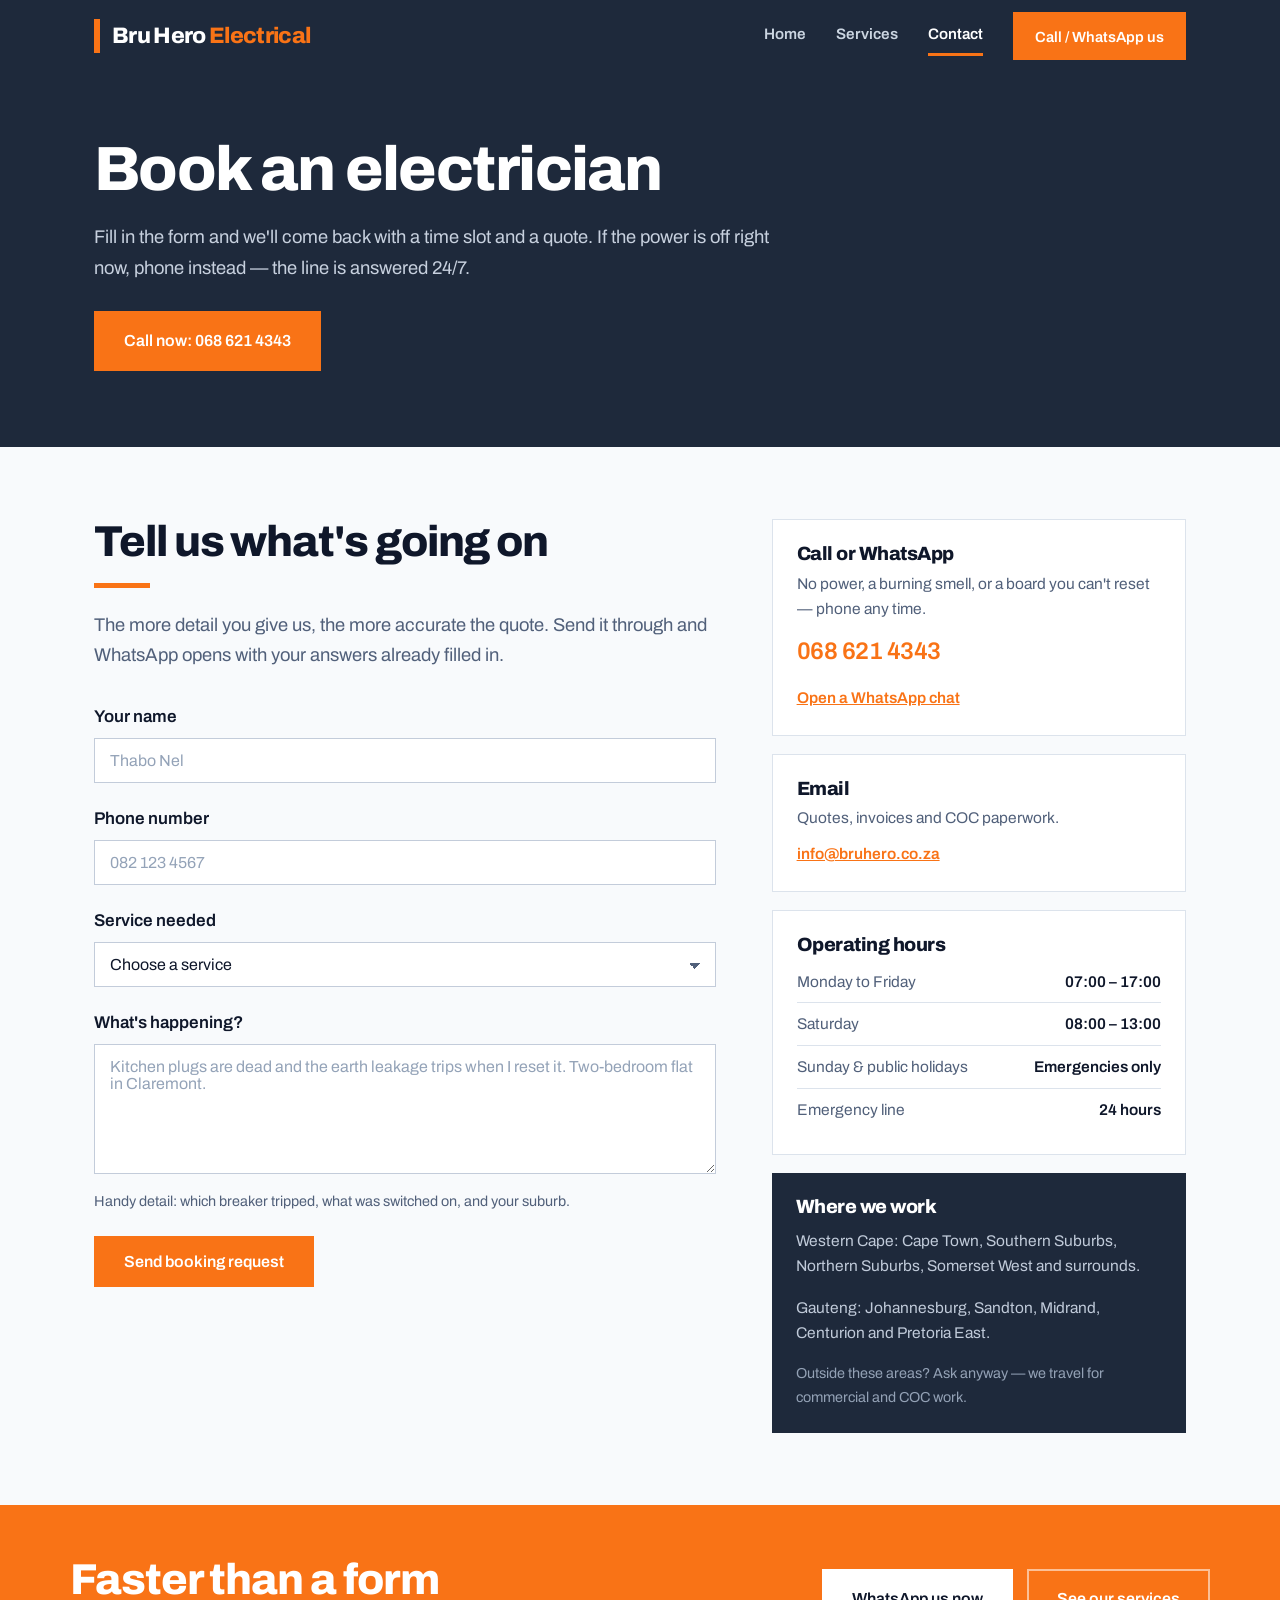
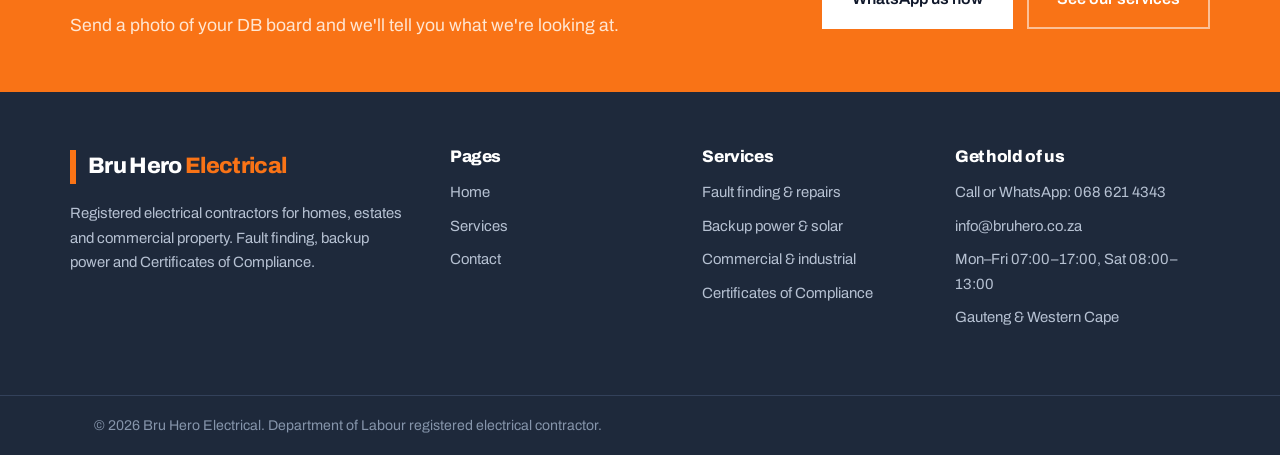
==== contact.html @ 658f9fe9 "Bru Hero Electrical - home, services, contact" ====
<!DOCTYPE html>
<html lang="en-ZA">
<head>
<meta charset="utf-8">
<meta name="viewport" content="width=device-width, initial-scale=1">
<title>Contact Bru Hero Electrical | Book an Electrician in South Africa</title>
<meta name="description" content="Book an electrician in Gauteng or the Western Cape. Call or WhatsApp 068 621 4343 for fault finding, solar, commercial work and Certificates of Compliance.">
<link rel="preconnect" href="https://fonts.googleapis.com">
<link rel="preconnect" href="https://fonts.gstatic.com" crossorigin>
<link href="https://fonts.googleapis.com/css2?family=Archivo:wght@400;600;800&display=swap" rel="stylesheet">
<link rel="stylesheet" href="css/site.css">
</head>
<body>

<header class="site-header">
  <div class="wrap site-header__bar">
    <a class="logo" href="index.html">
      <span class="logo__mark"></span>
      <span class="logo__text">Bru Hero <span>Electrical</span></span>
    </a>
    <nav class="nav" aria-label="Main">
      <a href="index.html">Home</a>
      <a href="services.html">Services</a>
      <a href="contact.html" aria-current="page">Contact</a>
      <a class="btn btn--primary" href="tel:+27686214343">Call / WhatsApp us</a>
    </nav>
    <button class="menu-btn" type="button" id="menuBtn" aria-expanded="false" aria-controls="mobileNav">
      <span class="sr-only">Menu</span>
      <svg id="iconOpen" viewBox="0 0 24 24" fill="none" stroke="currentColor" stroke-width="2" stroke-linecap="round" aria-hidden="true"><path d="M4 7h16M4 12h16M4 17h16"/></svg>
      <svg id="iconClose" viewBox="0 0 24 24" fill="none" stroke="currentColor" stroke-width="2" stroke-linecap="round" aria-hidden="true" style="display:none"><path d="M6 6l12 12M18 6L6 18"/></svg>
    </button>
  </div>
  <nav class="nav-mobile" id="mobileNav" aria-label="Mobile">
    <div class="wrap">
      <a href="index.html">Home</a>
      <a href="services.html">Services</a>
      <a href="contact.html" aria-current="page">Contact</a>
      <a class="btn btn--primary" href="tel:+27686214343">Call / WhatsApp us</a>
    </div>
  </nav>
</header>

<main>

  <!-- ============ PAGE HERO ============ -->
  <section class="page-hero">
    <div class="wrap">
      <h1>Book an electrician</h1>
      <p>
        Fill in the form and we'll come back with a time slot and a quote. If the power is
        off right now, phone instead — the line is answered 24/7.
      </p>
      <p style="margin-top:28px;"><a class="btn btn--primary" href="tel:+27686214343">Call now: 068 621 4343</a></p>
    </div>
  </section>

  <!-- ============ FORM + DETAILS ============ -->
  <section class="section">
    <div class="wrap contact-grid">

      <div>
        <h2>Tell us what's going on</h2>
        <span class="rule"></span>
        <p class="lead" style="margin-bottom:32px;">
          The more detail you give us, the more accurate the quote. Send it through and
          WhatsApp opens with your answers already filled in.
        </p>

        <form id="bookingForm" novalidate>
          <div class="field">
            <label for="name">Your name</label>
            <input class="form-control" type="text" id="name" name="name" autocomplete="name" placeholder="Thabo Nel" required>
          </div>

          <div class="field">
            <label for="phone">Phone number</label>
            <input class="form-control" type="tel" id="phone" name="phone" autocomplete="tel" inputmode="tel" placeholder="082 123 4567" required>
          </div>

          <div class="field">
            <label for="service">Service needed</label>
            <select class="form-control" id="service" name="service" required>
              <option value="" selected disabled>Choose a service</option>
              <option>Fault finding or repairs</option>
              <option>DB board upgrade</option>
              <option>Backup power, inverter or solar</option>
              <option>Commercial or industrial work</option>
              <option>Certificate of Compliance (COC)</option>
              <option>Something else</option>
            </select>
          </div>

          <div class="field">
            <label for="message">What's happening?</label>
            <textarea class="form-control" id="message" name="message" rows="5" placeholder="Kitchen plugs are dead and the earth leakage trips when I reset it. Two-bedroom flat in Claremont."></textarea>
            <p class="hint">Handy detail: which breaker tripped, what was switched on, and your suburb.</p>
          </div>

          <button class="btn btn--primary" type="submit">Send booking request</button>
          <p class="form-status" id="formStatus" role="status" aria-live="polite"></p>
        </form>
      </div>

      <aside>
        <div class="info-card">
          <h2>Call or WhatsApp</h2>
          <p>No power, a burning smell, or a board you can't reset — phone any time.</p>
          <a class="info-card__big" href="tel:+27686214343">068 621 4343</a>
          <p style="margin:14px 0 0;"><a href="https://wa.me/27686214343">Open a WhatsApp chat</a></p>
        </div>

        <div class="info-card">
          <h2>Email</h2>
          <p>Quotes, invoices and COC paperwork.</p>
          <p style="margin:0;"><a href="mailto:info@bruhero.co.za">info@bruhero.co.za</a></p>
        </div>

        <div class="info-card">
          <h2>Operating hours</h2>
          <dl class="hours">
            <div><dt>Monday to Friday</dt><dd>07:00 – 17:00</dd></div>
            <div><dt>Saturday</dt><dd>08:00 – 13:00</dd></div>
            <div><dt>Sunday &amp; public holidays</dt><dd>Emergencies only</dd></div>
            <div><dt>Emergency line</dt><dd>24 hours</dd></div>
          </dl>
        </div>

        <div class="areas">
          <h2>Where we work</h2>
          <p>Western Cape: Cape Town, Southern Suburbs, Northern Suburbs, Somerset West and surrounds.</p>
          <p>Gauteng: Johannesburg, Sandton, Midrand, Centurion and Pretoria East.</p>
          <p style="margin:0;font-size:.9rem;color:#93A1B5;">Outside these areas? Ask anyway — we travel for commercial and COC work.</p>
        </div>
      </aside>

    </div>
  </section>

  <!-- ============ CTA ============ -->
  <section class="cta">
    <div class="wrap cta__inner">
      <div>
        <h2>Faster than a form</h2>
        <p>Send a photo of your DB board and we'll tell you what we're looking at.</p>
      </div>
      <div class="cta__actions">
        <a class="btn btn--light" href="https://wa.me/27686214343">WhatsApp us now</a>
        <a class="btn btn--ghost" href="services.html">See our services</a>
      </div>
    </div>
  </section>

</main>

<footer class="site-footer">
  <div class="wrap site-footer__grid">
    <div>
      <a class="logo" href="index.html" style="margin-bottom:16px;">
        <span class="logo__mark"></span>
        <span class="logo__text">Bru Hero <span>Electrical</span></span>
      </a>
      <p>Registered electrical contractors for homes, estates and commercial property. Fault finding, backup power and Certificates of Compliance.</p>
    </div>
    <div>
      <h2>Pages</h2>
      <ul>
        <li><a href="index.html">Home</a></li>
        <li><a href="services.html">Services</a></li>
        <li><a href="contact.html">Contact</a></li>
      </ul>
    </div>
    <div>
      <h2>Services</h2>
      <ul>
        <li><a href="services.html#fault-finding">Fault finding &amp; repairs</a></li>
        <li><a href="services.html#backup-power">Backup power &amp; solar</a></li>
        <li><a href="services.html#commercial">Commercial &amp; industrial</a></li>
        <li><a href="services.html#coc">Certificates of Compliance</a></li>
      </ul>
    </div>
    <div>
      <h2>Get hold of us</h2>
      <ul>
        <li>Call or WhatsApp: <a href="tel:+27686214343">068 621 4343</a></li>
        <li><a href="mailto:info@bruhero.co.za">info@bruhero.co.za</a></li>
        <li>Mon–Fri 07:00–17:00, Sat 08:00–13:00</li>
        <li>Gauteng &amp; Western Cape</li>
      </ul>
    </div>
  </div>
  <div class="site-footer__base">
    <div class="wrap">© 2026 Bru Hero Electrical. Department of Labour registered electrical contractor.</div>
  </div>
</footer>

<script src="js/site.js" defer></script>
</body>
</html>
---- css/site.css ----
/* ============================================================
   Bru Hero Electrical — site stylesheet
   Plain CSS, no framework. One font family (Archivo), four brand colours.
   ============================================================ */

:root{
  --brand:#F97316;          /* safety orange */
  --brand-dark:#EA640C;
  --charcoal:#1E293B;       /* deep charcoal */
  --ink:#0F172A;            /* body text */
  --paper:#F8FAFC;          /* page background */
  --muted:#51607A;          /* secondary text */
  --line:#DCE3EC;           /* hairlines */
  --wrap:1140px;
}

*,*::before,*::after{box-sizing:border-box;}
html{-webkit-text-size-adjust:100%;scroll-behavior:smooth;}
body{
  margin:0;
  background:var(--paper);
  color:var(--ink);
  font-family:"Archivo","Helvetica Neue",Arial,sans-serif;
  font-size:17px;
  line-height:1.65;
  -webkit-font-smoothing:antialiased;
}
img{max-width:100%;height:auto;display:block;}
a{color:inherit;}

.sr-only{position:absolute;width:1px;height:1px;overflow:hidden;clip:rect(0 0 0 0);white-space:nowrap;}

/* ---- Type scale -------------------------------------------------------- */
h1,h2,h3{margin:0;font-weight:800;letter-spacing:-0.025em;line-height:1.06;}
h1{font-size:clamp(2.3rem,5.4vw,3.9rem);}
h2{font-size:clamp(1.85rem,3.6vw,2.7rem);}
h3{font-size:1.25rem;letter-spacing:-0.015em;line-height:1.25;}
p{margin:0 0 1rem;max-width:62ch;}
.lead{font-size:1.15rem;color:var(--muted);}

/* ---- Layout ------------------------------------------------------------ */
.wrap{max-width:var(--wrap);margin:0 auto;padding:0 24px;}
.section{padding:72px 0;}
.section--tint{background:#fff;border-top:1px solid var(--line);border-bottom:1px solid var(--line);}
.section--dark{background:var(--charcoal);color:#D5DCE7;}
.section--dark h2,.section--dark h3{color:#fff;}
.section--dark .lead{color:#C7D0DE;}
.section__head{max-width:62ch;margin-bottom:40px;}
.rule{display:block;width:56px;height:5px;background:var(--brand);margin:18px 0 22px;}

/* ---- Buttons ----------------------------------------------------------- */
.btn{
  display:inline-block;padding:15px 28px;
  font-family:inherit;font-weight:600;font-size:1rem;
  text-decoration:none;border:2px solid transparent;cursor:pointer;
  transition:background-color .15s ease,border-color .15s ease;
}
.btn--primary{background:var(--brand);color:#fff;}
.btn--primary:hover{background:var(--brand-dark);}
.btn--ghost{border-color:rgba(255,255,255,.55);color:#fff;background:none;}
.btn--ghost:hover{border-color:#fff;background:rgba(255,255,255,.1);}
.btn--dark{background:var(--charcoal);color:#fff;}
.btn--dark:hover{background:var(--ink);}
.btn--light{background:#fff;color:var(--ink);}
.btn--light:hover{background:#FFF3E9;}

:focus-visible{outline:3px solid var(--brand);outline-offset:3px;}

/* ---- Header ------------------------------------------------------------ */
.site-header{position:sticky;top:0;z-index:50;background:var(--charcoal);color:#CBD5E1;}
.site-header__bar{display:flex;align-items:center;justify-content:space-between;height:72px;}
.logo{display:flex;align-items:center;gap:12px;text-decoration:none;}
.logo__mark{width:6px;height:34px;background:var(--brand);flex:0 0 auto;}
.logo__text{font-weight:800;font-size:1.4rem;color:#fff;letter-spacing:-0.03em;}
.logo__text span{color:var(--brand);}

.nav{display:flex;align-items:center;gap:30px;}
.nav a{text-decoration:none;font-size:.95rem;font-weight:600;padding:6px 0;border-bottom:3px solid transparent;}
.nav a:hover{color:#fff;}
.nav a[aria-current="page"]{color:#fff;border-bottom-color:var(--brand);}
.nav .btn{padding:11px 20px;font-size:.92rem;border-bottom:0;}

.menu-btn{display:none;background:none;border:0;color:#fff;padding:8px;cursor:pointer;}
.menu-btn svg{width:28px;height:28px;}
.nav-mobile{display:none;border-top:1px solid #33415A;padding:8px 0 20px;}
.nav-mobile a{display:block;text-decoration:none;font-weight:600;padding:14px 0;border-bottom:1px solid #33415A;}
.nav-mobile a[aria-current="page"]{color:#fff;}
.nav-mobile .btn{display:block;text-align:center;margin-top:18px;border-bottom:0;}

/* ---- Home hero --------------------------------------------------------- */
.hero{
  background-color:var(--charcoal);   /* fallback if the photo fails to load */
  background-image:
    linear-gradient(95deg,rgba(15,23,42,.95) 0%,rgba(15,23,42,.88) 42%,rgba(15,23,42,.42) 100%),
    url("../images/hero-electrician.jpg");
  background-size:cover;background-position:center right;color:#fff;
}
.hero__inner{padding:96px 0 88px;max-width:660px;}
.hero h1{color:#fff;}
.hero p{color:#DDE4EE;font-size:1.15rem;margin-top:22px;}
.hero__actions{display:flex;flex-wrap:wrap;gap:14px;margin-top:34px;}
.hero__line{margin-top:26px;font-size:.95rem;color:#AEBACC;}
.hero__line a{color:#fff;font-weight:600;}

/* ---- Inner page hero --------------------------------------------------- */
.page-hero{background:var(--charcoal);color:#fff;padding:64px 0 60px;}
.page-hero h1{color:#fff;}
.page-hero p{color:#C7D0DE;font-size:1.15rem;margin-top:20px;}

.chips{display:flex;flex-wrap:wrap;gap:12px;margin-top:32px;list-style:none;padding:0;}
.chips a{
  display:block;text-decoration:none;font-weight:600;font-size:.95rem;
  color:#D5DCE7;border:1px solid #44536E;padding:11px 18px;
  transition:border-color .15s ease,color .15s ease;
}
.chips a:hover{border-color:var(--brand);color:#fff;}

/* ---- Trust bar --------------------------------------------------------- */
.trust{background:var(--ink);color:#D5DCE7;}
.trust__grid{display:grid;grid-template-columns:repeat(3,1fr);gap:16px;padding:20px 0;}
.trust__item{display:flex;align-items:center;gap:11px;font-weight:600;font-size:.98rem;}
.trust__dot{width:9px;height:9px;background:var(--brand);flex:0 0 auto;}

/* ---- Cards ------------------------------------------------------------- */
.cards{display:grid;grid-template-columns:repeat(4,1fr);gap:22px;}
.cards--3{grid-template-columns:repeat(3,1fr);}
.card{background:#fff;border:1px solid var(--line);border-top:4px solid var(--brand);padding:26px 24px 24px;}
.card p{font-size:.98rem;color:var(--muted);margin-bottom:18px;}
.card a{font-weight:600;color:var(--brand);text-decoration:none;border-bottom:2px solid rgba(249,115,22,.35);}
.card a:hover{border-bottom-color:var(--brand);}
.card--dark{background:rgba(255,255,255,.04);border-color:#3A4A63;}
.card--dark p{color:#C0CAD9;}

/* ---- Split rows (services, why us) ------------------------------------- */
.split{display:grid;grid-template-columns:1fr 1fr;gap:56px;align-items:center;}
.split--media{gap:52px;}
.split__media{margin:0;}
.split__media img{width:100%;object-fit:cover;}
.split--flip .split__media{order:2;}

.points{margin:32px 0 0;padding:0;list-style:none;}
.points li{border-left:4px solid var(--brand);padding:2px 0 2px 20px;margin-bottom:24px;}
.points h3{margin-bottom:4px;}
.points p{margin:0;font-size:.98rem;color:var(--muted);}

/* Bulleted spec lists inside service blocks */
.ticks{list-style:none;margin:24px 0 0;padding:0;}
.ticks li{position:relative;padding-left:24px;margin-bottom:11px;}
.ticks li::before{
  content:"";position:absolute;left:0;top:.62em;
  width:9px;height:9px;background:var(--brand);
}

/* ---- Blog teaser ------------------------------------------------------- */
.teaser{display:grid;grid-template-columns:5fr 6fr;gap:48px;align-items:center;}
.teaser__meta{font-size:.9rem;color:var(--muted);margin:0 0 10px;font-weight:600;}
.teaser h3{font-size:1.55rem;margin-bottom:12px;}
.teaser p{color:var(--muted);}
figcaption{font-size:.87rem;color:var(--muted);margin-top:10px;}

/* ---- Quote ------------------------------------------------------------- */
.quote{margin:0;border-left:4px solid var(--brand);background:var(--paper);padding:26px 28px;}
.quote p{font-size:1.15rem;}
.quote footer{font-weight:600;color:var(--muted);font-size:.93rem;}

/* ---- CTA band ---------------------------------------------------------- */
.cta{background:var(--brand);color:#fff;}
.cta__inner{display:flex;flex-wrap:wrap;gap:26px;align-items:center;justify-content:space-between;padding:52px 0;}
.cta h2{color:#fff;}
.cta p{color:#FFE6D2;margin:8px 0 0;font-size:1.1rem;}
.cta__actions{display:flex;flex-wrap:wrap;gap:14px;}

/* ---- Contact form ------------------------------------------------------ */
.contact-grid{display:grid;grid-template-columns:3fr 2fr;gap:56px;align-items:start;}
.field{margin-bottom:22px;}
.field label{display:block;font-weight:600;margin-bottom:7px;}
.field .hint{font-size:.9rem;color:var(--muted);margin:7px 0 0;}
.form-control{
  width:100%;font-family:inherit;font-size:1rem;color:var(--ink);
  background:#fff;border:1px solid #C3CCDA;padding:13px 15px;
}
.form-control::placeholder{color:#94A3B8;}
.form-control:focus{border-color:var(--brand);}
select.form-control{appearance:none;background-image:linear-gradient(45deg,transparent 50%,var(--muted) 50%),linear-gradient(135deg,var(--muted) 50%,transparent 50%);background-position:calc(100% - 20px) calc(50% + 2px),calc(100% - 14px) calc(50% + 2px);background-size:6px 6px;background-repeat:no-repeat;padding-right:44px;}
textarea.form-control{resize:vertical;min-height:130px;}
.form-status{font-weight:600;font-size:.95rem;margin-top:16px;min-height:1.2em;}
.form-status--error{color:#B3261E;}
.form-status--ok{color:#166534;}

.info-card{background:#fff;border:1px solid var(--line);padding:24px;margin-bottom:18px;}
.info-card h2{font-size:1.2rem;margin-bottom:6px;}
.info-card p{font-size:.97rem;color:var(--muted);margin-bottom:10px;}
.info-card__big{font-size:1.5rem;font-weight:800;color:var(--brand);text-decoration:none;letter-spacing:-0.02em;}
.info-card__big:hover{text-decoration:underline;}
.info-card a{font-weight:600;color:var(--brand);}

.hours{margin:0;font-size:.97rem;}
.hours div{display:flex;justify-content:space-between;gap:16px;padding:8px 0;border-bottom:1px solid var(--line);}
.hours div:last-child{border-bottom:0;}
.hours dt{color:var(--muted);}
.hours dd{margin:0;font-weight:600;}

.areas{background:var(--charcoal);color:#C0CAD9;padding:24px;}
.areas h2{font-size:1.2rem;color:#fff;margin-bottom:10px;}
.areas p{font-size:.97rem;}

/* ---- Footer ------------------------------------------------------------ */
.site-footer{background:var(--charcoal);color:#B6C1D2;}
.site-footer__grid{display:grid;grid-template-columns:1.6fr 1fr 1fr 1.2fr;gap:40px;padding:56px 0;}
.site-footer h2{font-size:1.05rem;color:#fff;margin-bottom:14px;}
.site-footer p{font-size:.93rem;}
.site-footer ul{list-style:none;margin:0;padding:0;font-size:.93rem;}
.site-footer li{margin-bottom:9px;}
.site-footer a{text-decoration:none;}
.site-footer a:hover{color:var(--brand);}
.site-footer__base{border-top:1px solid #33415A;padding:18px 0;font-size:.88rem;color:#8695AB;}

/* ---- Responsive -------------------------------------------------------- */
@media (max-width:960px){
  .cards,.cards--3{grid-template-columns:repeat(2,1fr);}
  .split,.teaser,.contact-grid{grid-template-columns:1fr;gap:34px;}
  .split--flip .split__media{order:0;}
  .site-footer__grid{grid-template-columns:1fr 1fr;gap:32px;}
}
@media (max-width:760px){
  .nav{display:none;}
  .menu-btn{display:block;}
  .site-header__bar{height:64px;}
  .hero__inner{padding:64px 0 56px;}
  .page-hero{padding:48px 0 44px;}
  .section{padding:52px 0;}
  .trust__grid{grid-template-columns:1fr;gap:12px;}
  .cards,.cards--3{grid-template-columns:1fr;}
  .btn{display:block;text-align:center;}
  .hero__actions,.cta__actions{display:block;}
  .hero__actions .btn,.cta__actions .btn{margin-bottom:12px;}
  .chips a{width:100%;text-align:center;}
}
@media (max-width:480px){
  .site-footer__grid{grid-template-columns:1fr;}
}
@media (prefers-reduced-motion:reduce){
  html{scroll-behavior:auto;}
  *{transition-duration:.01ms !important;}
}
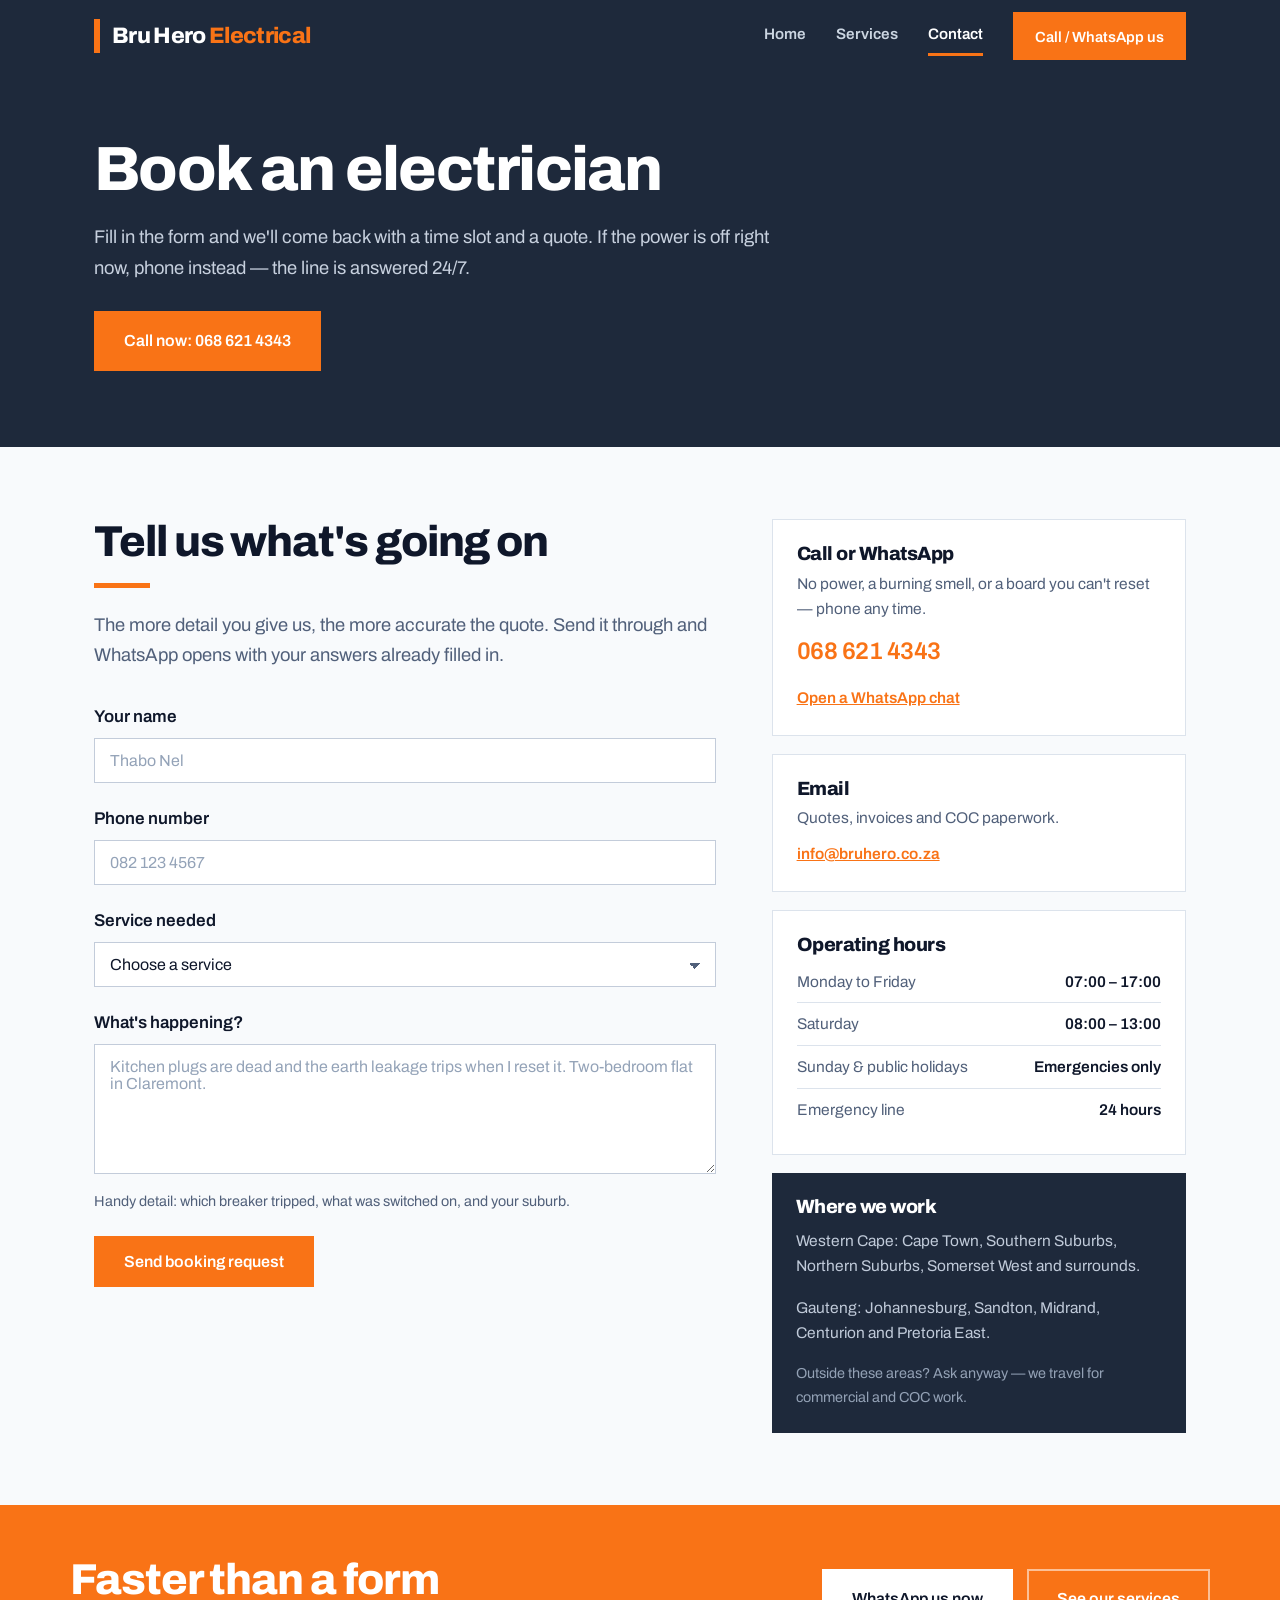
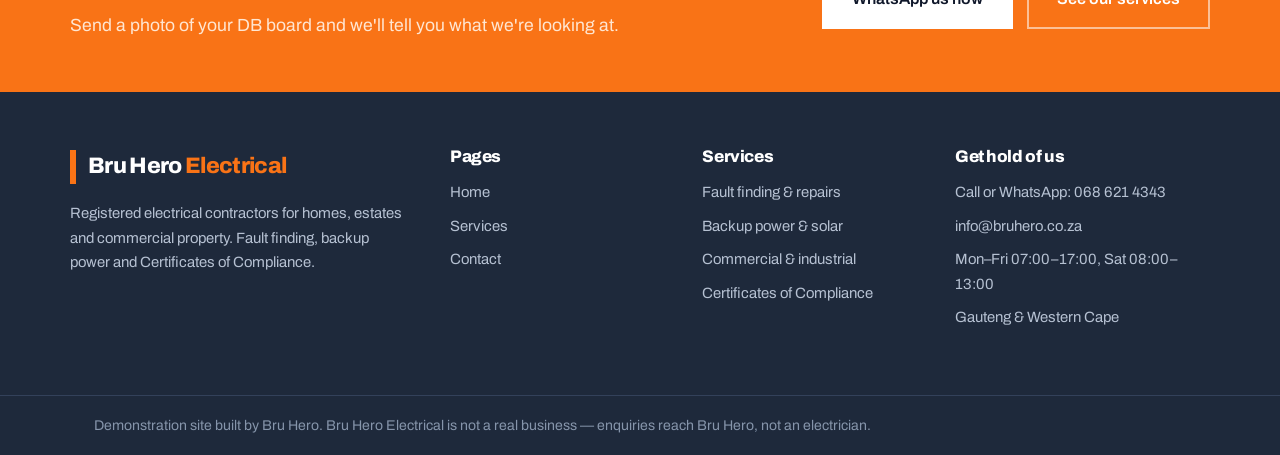
==== commit 95486214: "Update contact.html" ====
--- a/contact.html
+++ b/contact.html
@@ -189,8 +189,7 @@
     </div>
   </div>
   <div class="site-footer__base">
-    <div class="wrap">© 2026 Bru Hero Electrical. Department of Labour registered electrical contractor.</div>
-  </div>
+  <div class="wrap">Demonstration site built by Bru Hero. Bru Hero Electrical is not a real business — enquiries reach Bru Hero, not an electrician.</div>
 </footer>
 
 <script src="js/site.js" defer></script>
